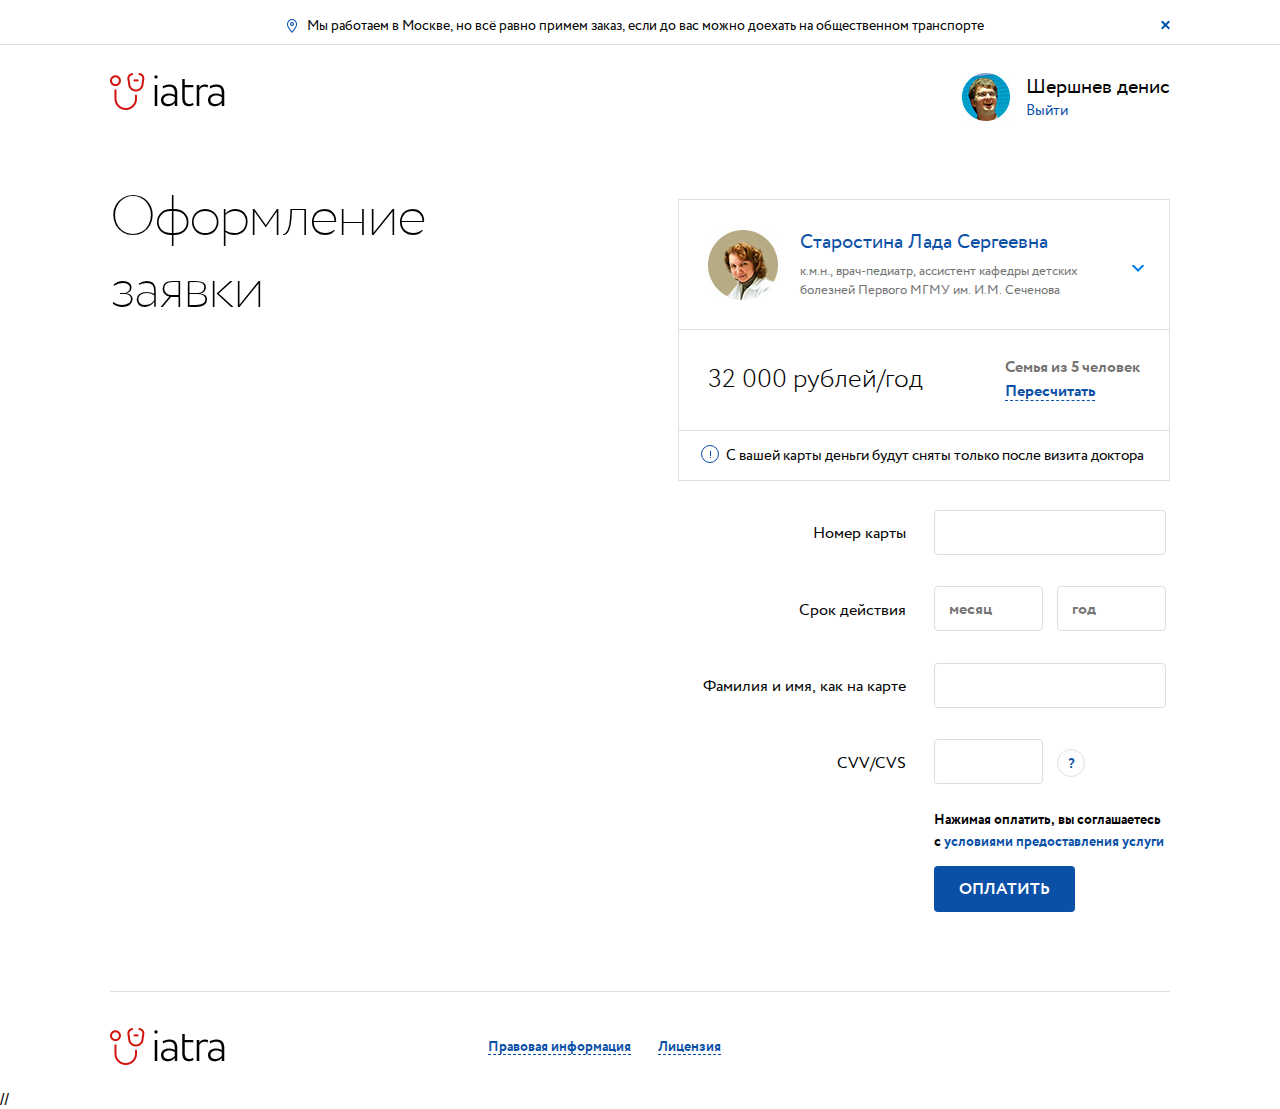
==== calk.html @ 05ae7b43 "ad" ====
<!DOCTYPE html>
<html>
<head>
	<meta charset="utf-8">
	<meta http-equiv="X-UA-Compatible" content="IE=edge">
	<title></title>
	<link rel="stylesheet" href="css/normalize.css">
	<link rel="stylesheet" href="css/style.css">
</head>
<body>	
	<div class="page-main">
		<!-- begin b-header  -->
		<header class="b-header clearfix">
			<div class="b-header_topline clearfix">
				<div class="wrapper">
					<p class="b-header_topline-text"><span class="l-txt">Мы работаем в Москве, но всё равно примем заказ, если до вас можно доехать на общественном транспорте<span class="b-header_topline-close"></span></span></p>
				</div>
			</div>
			<div class="wrapper">				
				<div class="b-header_nav clearfix">
					<a href="#0" class="l-header_logo"></a>
					
					<div class="b-autorize_logined fr">
						<div class="b-autorize_logined-pic fl">
							<img src="pic/pic_04.jpg" height="48" width="48" alt="">
						</div>
						<div class="b-autorize_logined-cont">
							<p class="name">Шершнев денис</p>
							<span class="logout">Выйти</span>
						</div>
					</div>
				</div>
			</div>
		</header>
		<!-- end b-header -->

		<main id="main" role="main">
			<div class="b-mainpromo">
				<div class="wrapper">
					<div class="b-mainpromo_descr_row no-brd clearfix">
						<div class="b-mainpromo_descr_fl">
							<h3 class="b-mainpromo_descr_fl-title">Оформление заявки</h3>
						</div>
						<div class="b-mainpromo_descr_fr">
							<div class="b-make_app">
								<div class="b-make_app-dropdown js-make_app-dropdown">
									<ul class="b-mainpromo_descr-list">
										<li class="b-mainpromo_descr-item current">
											<div class="b-person_item-pic">
												<img src="pic/pic_01.jpg" height="70" width="70" alt="">
											</div>
											<div class="b-person_item-pic-wrap">
												<h5>Старостина Лада Сергеевна</h5>
												<p>к.м.н., врач-педиатр, ассистент кафедры детских болезней Первого МГМУ  им. И.М. Сеченова</p>
											</div>
										</li>
										<li class="b-mainpromo_descr-item">
											<div class="b-person_item-pic">
												<img src="pic/pic_02.jpg" height="70" width="70" alt="">
											</div>
											<div class="b-person_item-pic-wrap">
												<h5>Батырева Оксана Владимировна</h5>
												<p>к.м.н., врач-педиатр, ассистент кафедры детских болезней Первого МГМУ  им. И.М. Сеченова</p>
											</div>
										</li>
										<li class="b-mainpromo_descr-item">
											<div class="b-person_item-pic">
												<img src="pic/pic_03.jpg" height="70" width="70" alt="">
											</div>
											<div class="b-person_item-pic-wrap">
												<h5>Старостина Лада Сергеевна</h5>
												<p>к.м.н., врач-педиатр, ассистент кафедры детских болезней Первого МГМУ  им. И.М. Сеченова</p>
											</div>
										</li>									
									</ul>
								</div>
								<div class="b-make_app-price clearfix">
									<div class="b-make_app-price_l fl">
										<span class="price"><span class="num">32 000 рублей/год</span></span>
									</div>
									<div class="b-make_app-price_r fr">
										<div class="b-make_app-price_r-wrap">
											<p class="text">Семья из 5 человек</p>
											<span href="#0" class="price_btn">Пересчитать</span>
										</div>
									</div>
								</div>
							
								<div class="b-make_app-attention">
									<p class="l-text">С вашей карты деньги будут сняты только после визита доктора</p>
								</div>
							</div>
							
							<form action="#0" class="b-price_app-form js-price_app">
								<div class="l-fieldrow">
									<div class="l-fieldcell">
										<label for="f_01">Номер карты</label>
									</div>
									<div class="l-fieldcell">										
										<input class="inp_s1 js-card_num" value="" name="" type="text" id="f_01">
									</div>
								</div>
								<div class="l-fieldrow">
									<div class="l-fieldcell">
										<label for="f_02_a">Срок действия</label>
									</div>
									<div class="l-fieldcell">										
										<input class="inp_s2 js-card_month" value="" name="" type="text" id="f_02_a" placeholder="месяц">
										<input class="inp_s2 js-date" value="" name="" type="text" id="f_02_b" placeholder="год">
									</div>									
								</div>
								<div class="l-fieldrow">
									<div class="l-fieldcell">
										<label for="f_03">Фамилия и имя, как на карте</label>
									</div>
									<div class="l-fieldcell">										
										<input class="inp_s1" value="" name="" type="text" id="f_03">
									</div>
								</div>
								<div class="l-fieldrow">
									<div class="l-fieldcell">
										<label for="f_04">CVV/CVS</label>
									</div>
									<div class="l-fieldcell">									
										<input class="inp_s2 js-card_cvs" value="" name="" type="text" id="f_04">
										<div class="b-quest">
											<span class="l-quest-ico_btn">?</span>
										</div>
									</div>
								</div>

								<div class="l-fieldrow">
									<div class="l-fieldcell"></div>
									<div class="l-fieldcell">
										<p class="l-info_txt">Нажимая оплатить, вы соглашаетесь с <a href="#0">условиями предоставления услуги</a></p>
									</div>
								</div>

								<div class="l-fieldrow">
									<div class="l-fieldcell"></div>
									<div class="l-fieldcell">
										<button class="btn type_2">Оплатить</button>
									</div>
								</div>
							</form>
						</div>
					</div>					
				</div>
			</div>
		</main>

		<footer class="b-footer" id="footer">
			<div class="wrapper">
				<div class="b-footer_wrapper clearfix">
					<a href="#0" class="l-footer_logo"></a>
					
					<div class="b-fotter_autorize">
						<a href="#0" class="l-fotter_autorize_lnk">Правовая информация</a>
						<a href="#0" class="l-fotter_autorize_lnk">Лицензия</a>
					</div>
				</div>
			</div>
		</footer>
	</div>

	<script src="js/jquery.min.js"></script>
	<script src="js/jquery.maskedinput.min.js"></script>
	<script src="js/selectordie.min.js"></script>
	<script src="js/plugins/slick.min.js"></script>
	<script src="js/scripts.js"></script>
	// <script src="js/calculate.js"></script>
</body>
</html>
---- css/style.css ----
@font-face {
    font-family: 'Circe-Regular';
    src: url('../fonts/Circe-webfont.eot');
    src: url('../fonts/Circe-webfont.eot?#iefix') format('embedded-opentype'),
         url('../fonts/Circe-webfont.woff') format('woff'),
         url('../fonts/Circe-webfont.ttf') format('truetype');
    font-weight: normal;
    font-style: normal;

}


@font-face {
    font-family: 'Circe-Bold';
    src: url('../fonts/Circe-Bold-webfont.eot');
    src: url('../fonts/Circe-Bold-webfont.eot?#iefix') format('embedded-opentype'),
         url('../fonts/Circe-Bold-webfont.woff') format('woff'),
         url('../fonts/Circe-Bold-webfont.ttf') format('truetype');
    font-weight: normal;
    font-style: normal;

}


@font-face {
    font-family: 'Circe-ExtraLight';
    src: url('../fonts/Circe-ExtraLight-webfont.eot');
    src: url('../fonts/Circe-ExtraLight-webfont.eot?#iefix') format('embedded-opentype'),
         url('../fonts/Circe-ExtraLight-webfont.woff') format('woff'),
         url('../fonts/Circe-ExtraLight-webfont.ttf') format('truetype');
    font-weight: normal;
    font-style: normal;

}


@font-face {
    font-family: 'Circe-Light';
    src: url('../fonts/Circe-Light-webfont.eot');
    src: url('../fonts/Circe-Light-webfont.eot?#iefix') format('embedded-opentype'),
         url('../fonts/Circe-Light-webfont.woff') format('woff'),
         url('../fonts/Circe-Light-webfont.ttf') format('truetype');
    font-weight: normal;
    font-style: normal;

}


/* Elements */
* {margin:0; padding:0;}

html{
	height: 100%;
}
body {
	overflow-y:scroll;
	min-height: 100%;
	position: relative;
}
a{
	text-decoration: none;
	color: #0a50a7;
}
.page-main{
	padding-bottom: 118px;
}

/* Clearfix */
.clearfix, .wrapper, .wrapper-contacts {
	*zoom: 1;
}
.clearfix:before, .clearfix:after, .wrapper:before, .wrapper:after, .wrapper-contacts:before, .wrapper-contacts:after {
	content: ''; display: table;
}
.clearfix:after, .wrapper:after, .wrapper-contacts:after {
	clear: both;
}

.fl{
	float: left;
}
.fr{
	float: right;
}

.wrapper {
	width: 1060px;
	margin: auto;
	position: relative;
}

.wrapper form {
	font-family: 'Circe-Light';
	text-align: center;
	font-size: 23pt;
	line-height: 2;
	margin-top: 73px;
}

.wrapper form input{
	font-size: 12pt;
	font-family: 'Circe-Bold';
	border: 1px solid #dedede;
	border-radius: 4px;
	padding: 12px 14px 10px 14px;
	position: relative;
	top: -1px;
	margin: 0 10px;
}

.wrapper form input[type=text]:hover {
	border: 1px solid #c7c7c7;
}

.wrapper form input[type=text].error {
	border: 1px solid #c3160f;
	transition: 0.2s;
}

.wrapper form input[type=text].date {
	width: 60px;
}

.wrapper form input[type=submit] {
	font-family: 'Circe-Bold';
	font-size: 10.5pt;
	text-transform: uppercase;
	background: #0a50a7;
	border: 0;
	color: #fff;
	border-radius: 4px;
	padding: 14px 33px 12px 33px;
	margin-top: 60px;
	transition: 0.2s;
}

.wrapper form input[type=submit]:hover {
	background: #1e64ba;
}

.wrapper form input:focus,
.tariffs .content table button:focus {
	outline: none;
}

.wrapper form input[type=submit]:active {
	transition: 0;
	background: #11417e;
}

.wrapper form .spouse,
.wrapper form .children,
.wrapper form .two_children,
.wrapper form .three_children {
	display: none;
}

.tariffs {
	margin: 37px 0;
	display: none;
}

.tariffs .content {
	width: 1000px;
	margin: auto;
	position: relative;
	text-align: center;
}

.tariffs .content h2 {
	font-family: 'Circe-Light';
	font-weight: normal;
	font-size: 26pt;
	margin: 0;
	margin-top: 40px;
}

.tariffs hr.big {	
	border: 0;
	border-top: 1px solid #cdcdcd;
}

.tariffs .content p {
	font-family: 'Circe-Regular';
	font-weight: normal;
	font-size: 12pt;
	color: #7c7c7c;
	margin: 0;
	margin-top: 20px;
	margin-bottom: 40px;
}

.tariffs .content a {
	color: #2176e0;
}

.tariffs .content table {
	width: 738px;
	margin: auto;
	font-size: 12pt;
}

.tariffs .content table tr td:first-child{
	text-align: left;
	width: 310px;
	padding-left: 20px;
}

.tariffs .content thead {
	font-family: 'Circe-Light';
}

.tariffs .content thead td {
	border-bottom: 3px solid #cdcdcd;
	padding-bottom: 10px;
	vertical-align: bottom;
}

.tariffs .content tbody td {
	font-family: 'Circe-Regular';
}

.tariffs .content tbody td {
	border-bottom: 1px solid #cdcdcd;
	padding: 8px 0 6px 0;
}

.tariffs .content tbody .number {
	font-family: 'Circe-ExtraLight';
	font-size: 34pt;
	-webkit-user-select: none;
	-moz-user-select: none;
	-ms-user-select: none;
	-o-user-select: none;
	user-select: none;  
}

.tariffs .content tbody td small {
	color: #7c7c7c;
}

.tariffs .content tbody td small.price {
	color: #000;
	font-size: 13pt;
	top: -10px;
	position: relative;
}

.tariffs .content .change_visits {
	width: 718px;
	font-size: 12pt;
	color: #7c7c7c;
	text-align: left;
	margin: 20px auto;
	padding-left: 20px;
	font-family: 'Circe-Regular';
}

.tariffs .content table button {
	border: 1px solid #0a50a7;
	font-family: 'Circe-Bold';
	font-size: 10.5pt;
	text-transform: uppercase;
	background: #fff;
	color: #000;
	border-radius: 4px;
	padding: 10px 18px 8px 18px;
	transition: 0.2s;
}

.tariffs .content table button:hover{
	background: #0a50a7;
	color: #fff;
}

.tariffs .content table button:active{
	background: #073773;
}

.tariffs .content table button.border {
	padding: 10px 33px 8px 33px;
}

.tariffs .content table .arrows {
	display: inline-block;
	width: 10px;
}

.tariffs .content table .arrows .top,
.tariffs .content table .arrows .bot {
	margin-left: 5px;
	width: 20px;
	height: 16px;
	cursor: pointer;
	background: url(../img/arrow_top_blue.jpg);
	background-repeat: no-repeat;
	background-position: center;
	display: none;
}

.tariffs .content table .arrows .bot {
	background: url(../img/arrow_bot_grey.jpg);
	background-repeat: no-repeat;
	background-position: center;
}


/* Slider */
.slick-slider
{
    position: relative;

    display: block;

    -moz-box-sizing: border-box;
         box-sizing: border-box;

    -webkit-user-select: none;
       -moz-user-select: none;
        -ms-user-select: none;
            user-select: none;

    -webkit-touch-callout: none;
    -khtml-user-select: none;
    -ms-touch-action: pan-y;
        touch-action: pan-y;
    -webkit-tap-highlight-color: transparent;
}

.slick-list
{
    position: relative;

    display: block;
    overflow: hidden;

    margin: 0;
    padding: 0;
}
.slick-list:focus
{
    outline: none;
}
.slick-list.dragging
{
    cursor: pointer;
    cursor: hand;
}

.slick-slider .slick-track,
.slick-slider .slick-list
{
    -webkit-transform: translate3d(0, 0, 0);
       -moz-transform: translate3d(0, 0, 0);
        -ms-transform: translate3d(0, 0, 0);
         -o-transform: translate3d(0, 0, 0);
            transform: translate3d(0, 0, 0);
}

.slick-track
{
    position: relative;
    top: 0;
    left: 0;

    display: block;
}
.slick-track:before,
.slick-track:after
{
    display: table;

    content: '';
}
.slick-track:after
{
    clear: both;
}
.slick-loading .slick-track
{
    visibility: hidden;
}

.slick-slide
{
    display: none;
    float: left;

    height: 100%;
    min-height: 1px;
}
[dir='rtl'] .slick-slide
{
    float: right;
}
.slick-slide img
{
    display: block;
}
.slick-slide.slick-loading img
{
    display: none;
}
.slick-slide.dragging img
{
    pointer-events: none;
}
.slick-initialized .slick-slide
{
    display: block;
}
.slick-loading .slick-slide
{
    visibility: hidden;
}
.slick-vertical .slick-slide
{
    display: block;

    height: auto;

    border: 1px solid transparent;
}


.b-header_topline{
	margin-bottom: 28px;
	border-bottom: 1px solid #dfdfdf;
	padding-bottom: 8px;
}
.b-header_topline-text{
	font: 14px 'Circe-Regular', sans-serif;
	text-align: center;
}
.b-header_topline-text:before{
	content: "";
	padding-left: 10px;
	background: url('../img/ico_07.png') no-repeat 0 3px;
	width: 10px;
	height: 14px;
}
.b-header_topline-text .l-txt{
	margin-left: 10px;
}
.b-header_topline-close{
	background: url('../img/ico_08.png') no-repeat 0 0px;
	width: 9px;
	height: 10px;
	float: right;
	margin-top: 4px;
	cursor: pointer;
}
.b-header{
	padding-top: 16px;
}
.l-header_logo {
	width: 115px;
	height: 37px;
	background: url(../img/logo.png); 
	background-repeat: no-repeat;
	float: left;
}
.b-autorize{
	float: right;
	font-size: 14px;
}
.b-autorize_logined-cont{
	margin-left: 64px;
	padding-top: 3px;
}
.b-autorize_logined-cont .name{
	font: 20px/22px 'Circe-Regular', sans-serif;
	margin-bottom: 2px;
}
.b-autorize_logined-cont .logout{
	font: 15px/22px 'Circe-Regular', sans-serif;
	color: #0a50a7;
	display: block;
	cursor: pointer;
}
.btn{
	padding: 15px 25px;
	border-radius: 4px;
	display: inline-block;
	font-family: 'Circe-Bold';
	cursor: pointer;
	text-decoration: none;
	text-transform: uppercase;
	line-height: 1;
}
.btn.type_1{
	border: 1px solid #155cb3;
	color: #000;
	-webkit-transition: border .25s;
	transition: border .25s;
}
.btn.type_1:hover{
	border-color: #1e64ba;
}
.btn.type_2{
	background-color: #0a50a7;
	color: #fff;
	border: none;
	-webkit-transition: background-color .25s;
	transition: background-color .25s;
}
.btn.type_2:hover{
	background-color: #1e64ba;
}
.l-autorize_lnk,
.l-autorize_btn{
	text-transform: uppercase;
	text-decoration: none;
}
.l-autorize_lnk{
	border-bottom: 1px dashed #0a50a7;
	color: #0a50a7;
	font-family: 'Circe-Bold';
}
.l-autorize_lnk:hover{
	border-bottom: 1px dashed transparent;
	transition: border .25s;
}
.l-autorize_btn{
	margin-left: 30px;
}


/* b-mainpromo */
.b-mainpromo_title{
	text-align: center;
	font: normal 84px/94px 'Circe-ExtraLight', sans-serif;
	margin-bottom: 106px;
	margin-top: 80px;
}
.b-mainpromo_select{
	margin-bottom: 72px;
}
.b-mainpromo_col{
	width: 25%;
	float: left;
	text-align: center;
	cursor: pointer;
	padding: 0 20px;
  	box-sizing: border-box;
}
.l-mainpromo_cols_ico{
	width: 75px;
	height: 75px;
	border-radius: 38px;
	border: 1px solid #0a50a7;
	display: inline-block;
	background: url('../img/sprites_01.png') no-repeat;
	margin-bottom: 8px;
}
.l-mainpromo_cols_ico.type_1{background-position: 22px 16px;}
.l-mainpromo_cols_ico.type_2{background-position: -43px 15px;}
.l-mainpromo_cols_ico.type_3{background-position: -103px 22px;}
.l-mainpromo_cols_ico.type_4{background-position: -174px 18px;}

.l-mainpromo_cols_text{
	text-transform: uppercase;
	font: 15px/24px 'Circe-Bold', sans-serif;
}

/* .b-mainpromo_descr */
.b-mainpromo_descr_row{
	padding: 52px 0px 52px;
	border-top: 1px solid #dfdfdf;
}
.b-mainpromo_descr_row.no-brd{
	border-top: none;
}
.b-mainpromo_descr_fl{
	width: 340px;
	float: left;
}
.b-mainpromo_descr_fl-title{
	font: normal 57px/72px 'Circe-ExtraLight', sans-serif;
	letter-spacing: -2px;
	margin-top: 4px;
}
.b-mainpromo_descr_fr{
	width: 720px;
	float: left;
	padding-left: 38px;
	padding-top: 22px;
	box-sizing: border-box;
}
.b-mainpromo_descr_fr-text{
	line-height: 28px;
	font-size: 15px;
	font-family: Arial, sans-serif;
	margin-bottom: 28px;
	color: #494949;
}
.b-mainpromo_descr_cols-order-list{
	list-style: none; 
	counter-reset: point;
	margin-bottom: 6px;
}
.b-mainpromo_descr_cols-order-item{
 	margin-bottom: 26px;
    position: relative;
    width: 33%;
	float: left;
}
.b-mainpromo_descr_cols-order-item:before{
	content: counter(point) '.'; 
    counter-increment: point 1; /* увеличваем счетчик на 1 */
    font-size: 11px; 
    position: absolute;
    left: 0;
    top: 0;
    color: #0a50a7;
    font: normal 14px/22px 'Circe-Bold', sans-serif;
}
.b-mainpromo_descr_cols-order-item h5{
	text-transform: uppercase;
	font: normal 14px/22px 'Circe-Bold', sans-serif;
	margin-bottom: 8px;
	padding-left: 14px;
}
.b-mainpromo_descr_cols-order-item p{
	font-size: 13px;
	font-family: Arial, sans-serif;
	color: #9f9f9f;
	line-height: 20px;
	padding-right: 20px;
}

.b-mainpromo_descr-list{
	margin: 34px 0 44px;
}
.b-mainpromo_descr-item{
	margin-bottom: 40px;
	clear: both;
	list-style: none;
	min-height: 70px;
}
.b-person_item-pic{
	float: left;	
}
.b-person_item-pic img{
	vertical-align: bottom;
}
.b-person_item-pic-wrap{
	margin-left: 92px;
	width: 420px;
}
.b-person_item-pic-wrap h5{
	color: #0a50a7;
	font: 20px/24px 'Circe-Regular', sans-serif;
	margin-bottom: 8px;
}
.b-person_item-pic-wrap p{
	font: 13px/19px 'Circe-Regular', sans-serif;
	color: #737373;
}


.b-mainpromo_slide{
	margin-bottom: 30px;
}
.b-slide-person{
	width: 224px;
	display: block;
	margin-left: 30px;
	margin-bottom: 12px;
	min-height: 50px;
}
.b-slide-person_pic{
	float: left;
}
.b-slide-person_cont{
	margin-left: 70px;
}
.b-slide-person_name{
	font: 20px/30px 'Circe-Bold', sans-serif;
}
.b-slide-person_num{
	font: 15px/22px 'Circe-Regular', sans-serif;
}
.b-slide-person_text{
	font: 14px/24px Arial, sans-serif;
	color: #737373;
}
.b-mainpromo_slider .slick-prev,
.b-mainpromo_slider .slick-next{
	position: absolute;
	top: 11px;
	font-size: 0;
	border: none;
	width: 20px;
	height: 27px;
	outline: none;
}
.b-mainpromo_slider .slick-prev{
	background: transparent url('../img/ico_05.png') no-repeat;
	left: 0;
}
.b-mainpromo_slider .slick-next{
	background: transparent url('../img/ico_06.png') no-repeat;
	left: 266px;
}

.b-account_autorize-btn{
	float: left;
}
.b-account_autorize-text{
	margin-left: 220px;
	font: 14px/20px 'Circe-Bold', sans-serif;
}



.b-mainpromo_steps-list{
	list-style: none; 
	counter-reset: point;
	margin-bottom: 6px;
	margin-top: 16px;
}
.b-mainpromo_steps-item{
 	margin-bottom: 20px;
    position: relative;
  	clear: both;
  	min-height: 48px;
}
.b-mainpromo_steps-item:before{
	content: counter(point);
	counter-increment: point 1;
	float: left;
	color: #000;
	width: 46px;
	height: 46px;
	border: 1px solid #0a50a7;
	border-radius: 24px;
	text-align: center;
	font: normal 29px/48px 'Circe-Regular', sans-serif;
}
.b-mainpromo_steps-text{
	padding-left: 63px;
	display: block;
	font: 20px/48px 'Circe-Bold', sans-serif;
}
.b-mainpromo_steps-text a{
	color: #0a50a7;
	text-decoration: none;
}


.l-footer_logo{
	height: 37px;
	background: url(../img/logo.png);
	background-repeat: no-repeat;
	width: 340px;
  	float: left;
  	margin-top: 14px;
}
.b-footer{
	position: absolute;
	bottom: 0px;
	width: 100%;
}
.b-footer_wrapper{
	border-top: 1px solid #dfdfdf;
	padding: 22px 0 44px;
}
.b-fotter_autorize{
	width: 720px;
	float: left;
	padding-left: 38px;
	padding-top: 22px;
	font: 14px/22px 'Circe-Bold', sans-serif;
	moz-box-sizing: border-box;
	box-sizing: border-box;
}
.l-fotter_autorize_lnk:first-child{
	margin-left: 0;
}
.l-fotter_autorize_lnk{
	color: #0a50a7;
	text-decoration: none;
	border-bottom: 1px dashed #0a50a7;
	margin-left: 24px;
	-webkit-transition: border-color .25s;
	transition: border-color .25s;
}
.l-fotter_autorize_lnk:hover{
	border-bottom: 1px dashed transparent;
}

.block-vertical_algn{
	position: absolute;
	top: -100px;
	bottom: 0;
	left: 0;
	right: 0;
}
.wrapper-vertical_algn{
	display: table;
	width: 100%;
	height: 100%;
	min-width: 1060px;
}
.container-vertical_algn{
	display: table-cell;
	vertical-align: middle;
	text-align: center;
}
.inner-vertical_algn{
	display: inline-block;
}

.b-congratulation{
	width: 410px;
	text-align: left;
}
.b-congratulation_title{
	font: 38px/62px 'Circe-Light', sans-serif;
	position: relative;
	padding-left: 70px;
	letter-spacing: -1px;
	margin-bottom: 26px;
}
.b-congratulation_title:before{
	content: "";
	background: url('../img/ico_01.png') 14px 17px no-repeat;
	width: 48px;
	height: 48px;
	border: 1px solid #0a50a7;
	border-radius: 25px;
	display: inline-block;
	position: absolute;
	top: 4px;
	left: 0;
}
.b-congratulation_text{
	font: 18px/26px 'Circe-Regular', sans-serif;
	margin-bottom: 24px;
}
.b-congratulation_list{
	margin-bottom: 40px;
}
.b-congratulation_item{
	list-style-type: none;
	font-size: 18px;
	line-height: 26px;
}
.b-congratulation_item .sub_title{
	font-family: 'Circe-Regular', sans-serif;
}
.b-congratulation_item .text{
	font-family: 'Circe-Bold', sans-serif;
}


/* .b-make_app */
.b-make_app{
	border: 1px solid #dfdfdf;
	width: 490px;
	float: right;
	margin-bottom: 22px;
}
.b-make_app-dropdown{
	padding: 29px 0;
	position: relative;
	cursor: pointer;
	box-sizing: border-box;
}
.b-make_app-dropdown:after{
	content: "";
	background: url('../img/sprites_01.png') -262px 0 no-repeat;
	width: 12px;
	height: 8px;
	position: absolute;
	top: 65px;
	right: 25px;
}
.b-make_app-dropdown.active:after{
	background: url('../img/sprites_01.png') -262px -11px no-repeat;
}
.b-make_app-dropdown .b-mainpromo_descr-list{
	margin: 0;
}
.b-make_app-dropdown .b-mainpromo_descr-item{
	display: none;
	margin: 0;
	margin-top: 20px;
	padding: 0 29px;
	padding-top: 20px;
	border-top: 1px solid #dfdfdf;
}
.b-make_app-dropdown .b-mainpromo_descr-item.current{
	display: block;
	padding-top: 0;
	margin-top: 0;
	border-top: 1px solid transparent;
}
.b-make_app-dropdown .b-person_item-pic-wrap{
	width: 300px;
}
.b-make_app-price{
	border-top: 1px solid #dfdfdf;
	padding: 11px 29px 14px;
	box-sizing: border-box;
}
.b-make_app-price_l{
	font: 26px/75px 'Circe-Light', sans-serif;
}
.b-make_app-price_r{
	font: 16px/75px 'Circe-Bold', sans-serif;
}
.b-make_app-price_r-wrap{
	line-height: 24px;
	display: inline-block;
	vertical-align: middle;
}
.b-make_app-price_r .text{
	color: #737373;
}
.b-make_app-price_r .price_btn{
	color: #0a50a7;
	border-bottom: 1px dashed #0a50a7;
	cursor: pointer;
	-webkit-transition: border-color .25s;
	transition: border-color .25s;
}
.b-make_app-price_r .price_btn:hover{
	border-bottom: 1px dashed transparent;
}
.b-make_app-attention{
	border-top: 1px solid #dfdfdf;
	padding: 14px 22px;
	font: 15px 'Circe-Regular', sans-serif;
}
.b-make_app-attention .l-text{
	position: relative;
	padding-left: 25px;
}
.b-make_app-attention .l-text:before{
	content: "";
	position: absolute;
	top: 0;
	left: 0;
	background: url('../img/sprites_01.png') -291px 5px no-repeat;
	width: 16px;
	height: 16px;
	border: 1px solid #0a50a7;
	border-radius: 18px;
}

.wrapper .b-price_app-form{
	float: right;
	width: 492px;
	text-align: right;
	line-height: 62px;
	font: 16px/62px 'Circe-Regular', sans-serif;
	margin-top: 0;
}
.b-price_app-form .l-fieldcell{
	float: left;
	width: 50%;
	text-align: left;
	min-height: 1px;
	box-sizing: border-box;
}
.b-price_app-form .l-fieldcell:first-child{
	text-align: right;
	padding-right: 18px;
}
.b-price_app-form .l-fieldrow input{
	border: 1px solid #dedede;
	border-radius: 4px;
	padding: 0 14px;
	margin-right: 0;
	margin-bottom: 24px;
	box-sizing: border-box;
}
.b-price_app-form button.btn{
	margin-left: 10px;
}
.b-price_app-form input.inp_s1{
	width: 232px;
	height: 45px;
}
.b-price_app-form input.inp_s2{
	width: 109px;
	height: 45px;
}
.b-price_app-form .b-quest{
	display: inline-block;
	margin-left: 10px;
}
.l-quest-ico_btn{
	display: inline-block;
	cursor: pointer;
	font: 14px/28px 'Circe-Bold', sans-serif;
	text-align: center;
	color: #0a50a7;
	width: 26px;
	height: 26px;
	border: 1px solid #dfdfdf;
	border-radius: 14px;
}
.b-price_app-form .l-info_txt{
	margin-left: 10px;
	font: 14px/22px 'Circe-Bold', sans-serif;
	margin-bottom: 6px;
}
.b-price_app-form .l-info_txt a{
	text-decoration: none;
	color: #0a50a7;
}
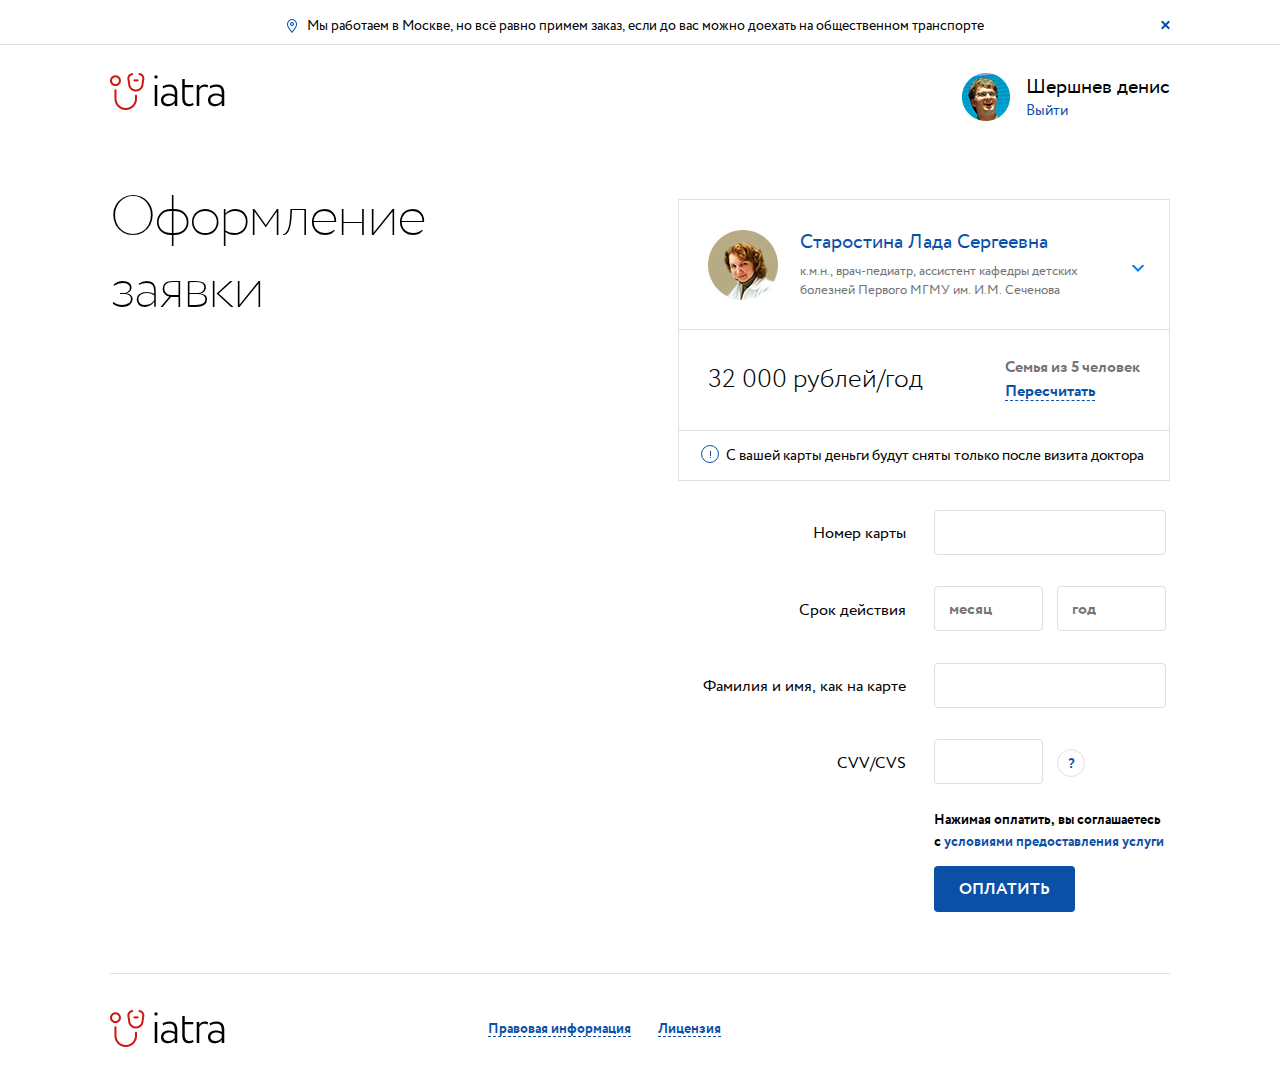
==== commit 3ac67006: "ad" ====
--- a/calk.html
+++ b/calk.html
@@ -6,6 +6,7 @@
 	<title></title>
 	<link rel="stylesheet" href="css/normalize.css">
 	<link rel="stylesheet" href="css/style.css">
+
 </head>
 <body>	
 	<div class="page-main">
@@ -168,6 +169,6 @@
 	<script src="js/selectordie.min.js"></script>
 	<script src="js/plugins/slick.min.js"></script>
 	<script src="js/scripts.js"></script>
-	// <script src="js/calculate.js"></script>
+	<script src="js/calculate.js"></script>
 </body>
 </html>--- a/css/style.css
+++ b/css/style.css
@@ -63,6 +63,17 @@
 }
 .page-main{
 	padding-bottom: 118px;
+}
+.page-main.popup_open{
+	position: fixed;
+	/* background-color: rgba(0,0,0,0.5); */
+	top: 0;
+	left: 0;
+	right: 0;
+	bottom: 0;
+}
+.page-main.popup_open .b-footer{
+	position: static;
 }
 
 /* Clearfix */
@@ -452,6 +463,8 @@
 }
 .b-header{
 	padding-top: 16px;
+	position: relative;
+	z-index: 0;
 }
 .l-header_logo {
 	width: 115px;
@@ -491,6 +504,7 @@
 .btn.type_1{
 	border: 1px solid #155cb3;
 	color: #000;
+	background-color: transparent;
 	-webkit-transition: border .25s;
 	transition: border .25s;
 }
@@ -540,7 +554,6 @@
 	width: 25%;
 	float: left;
 	text-align: center;
-	cursor: pointer;
 	padding: 0 20px;
   	box-sizing: border-box;
 }
@@ -950,7 +963,7 @@
 	border-radius: 18px;
 }
 
-.wrapper .b-price_app-form{
+form.b-price_app-form{
 	float: right;
 	width: 492px;
 	text-align: right;
@@ -1011,4 +1024,101 @@
 .b-price_app-form .l-info_txt a{
 	text-decoration: none;
 	color: #0a50a7;
-}+}
+
+
+.b-login_popup{
+	width:100%;
+	height: 100%;
+	position: fixed;
+	overflow-y: auto;
+	top: 0;
+    z-index: 100;
+	background-color: rgba(0,0,0,0.6);
+	-ms-animation: popup-bg .3s;
+	-moz-animation: popup-bg .3s;
+	-webkit-animation: popup-bg .3s;
+}
+@-ms-keyframes popup-bg{0%{opacity: 0}100%{opacity: 1}}
+@-moz-keyframes popup-bg{0%{opacity: 0}100%{opacity: 1}}
+@-webkit-keyframes popup-bg{0%{opacity: 0}100%{opacity: 1}}
+.b-login_popup-cont{
+	width: 508px;
+	background-color: #fff;
+	position: absolute;
+	right: 0;
+	height: auto;
+	box-sizing: border-box;
+	-webkit-transition: height 2s;
+	transition: height 2s;
+	-ms-animation: popup-show .4s;
+	-moz-animation: popup-show .4s;
+	-webkit-animation: popup-show .4s;
+}
+@-ms-keyframes popup-show{0%{right:-508px}100%{right:0}}
+@-moz-keyframes popup-show{0%{right:-508px}100%{right:0}}
+@-webkit-keyframes popup-show{0%{right:-508px}100%{right:0}}
+.l-popup_close{
+	background: url('../img/sprites_01.png') -282px -30px no-repeat;
+	width: 18px;
+	height: 18px;
+	cursor: pointer;
+	margin-top: 6px;
+}
+
+.l-swiper_text{
+	cursor: pointer;
+	font: 27px/ 30px 'Circe-Light', sans-serif;
+	border-bottom: 1px dashed #0a50a7;
+	color: #0a50a7;
+	-webkit-transition: color .25s, border-color .25s;
+	transition: color .25s, border-color .25s;
+}
+.l-swiper_text:hover{
+	border-bottom: 1px dashed transparent;
+}
+.l-swiper_text.current{
+	font: 27px/ 30px 'Circe-Light', sans-serif;
+	color: #000;
+	border-bottom: 1px dashed transparent;
+}
+.b-swiper{
+	line-height: 30px;
+	width: 46px;
+	vertical-align: text-bottom;
+	height: 21px;
+	display: inline-block;
+	margin: 0 12px;
+	border-radius: 10px;
+	background-color: #0a50a7;
+	position: relative;
+}
+.l-swiper_circle{
+	left: 4px;
+	top: 4px;
+	position: absolute;
+	width: 13px;
+	height: 13px;
+	border-radius: 7px;
+	background-color: #fff;
+	display: inline-block;
+	cursor: pointer;
+	-webkit-transition: left .25s;
+	transition: left .25s;
+}
+.b-login_popup-row{
+	padding: 50px;
+	border-top: 1px solid #dfdfdf;
+}
+.b-login_popup-row:first-child{
+	border-top: 1px solid transparent;	
+}
+.b-login_popup-cls{
+	font: 18px 'Circle-Regulat', sans-serif;
+}
+.b-login_popup form{
+	display: none;
+}
+.b-login_popup form.active{
+	display: block;
+}
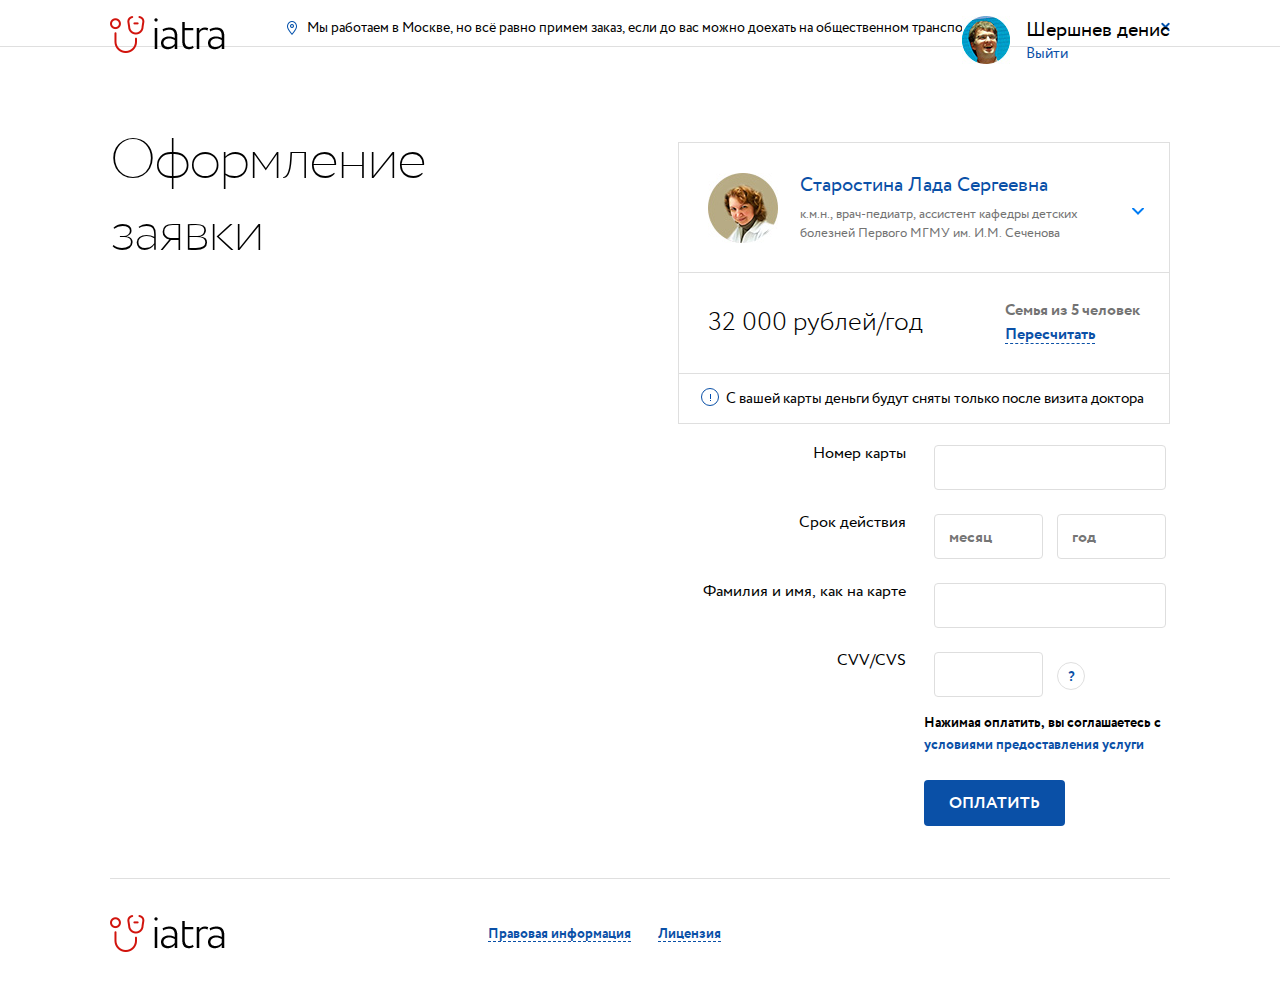
==== commit c7f10878: "ad" ====
--- a/calk.html
+++ b/calk.html
@@ -3,23 +3,24 @@
 <head>
 	<meta charset="utf-8">
 	<meta http-equiv="X-UA-Compatible" content="IE=edge">
-	<title></title>
+	<title>Оформление заявки :: IATRA</title>
+	<meta name="viewport" content="width=device-width">
 	<link rel="stylesheet" href="css/normalize.css">
 	<link rel="stylesheet" href="css/style.css">
-
+	<script src="js/jquery.min.js"></script>
 </head>
 <body>	
 	<div class="page-main">
 		<!-- begin b-header  -->
 		<header class="b-header clearfix">
-			<div class="b-header_topline clearfix">
+			<div class="b-header_topline js-header_topline clearfix">
 				<div class="wrapper">
 					<p class="b-header_topline-text"><span class="l-txt">Мы работаем в Москве, но всё равно примем заказ, если до вас можно доехать на общественном транспорте<span class="b-header_topline-close"></span></span></p>
 				</div>
 			</div>
 			<div class="wrapper">				
 				<div class="b-header_nav clearfix">
-					<a href="#0" class="l-header_logo"></a>
+					<a href="links.html" class="l-header_logo"></a>
 					
 					<div class="b-autorize_logined fr">
 						<div class="b-autorize_logined-pic fl">
@@ -44,14 +45,14 @@
 						</div>
 						<div class="b-mainpromo_descr_fr">
 							<div class="b-make_app">
-								<div class="b-make_app-dropdown js-make_app-dropdown">
-									<ul class="b-mainpromo_descr-list">
+								<div class="b-make_app-dropdown">
+									<ul class="b-mainpromo_descr-list js-make_app-dropdown">
 										<li class="b-mainpromo_descr-item current">
 											<div class="b-person_item-pic">
 												<img src="pic/pic_01.jpg" height="70" width="70" alt="">
 											</div>
 											<div class="b-person_item-pic-wrap">
-												<h5>Старостина Лада Сергеевна</h5>
+												<a href="#0"><h5>Старостина Лада Сергеевна</h5></a>
 												<p>к.м.н., врач-педиатр, ассистент кафедры детских болезней Первого МГМУ  им. И.М. Сеченова</p>
 											</div>
 										</li>
@@ -60,7 +61,7 @@
 												<img src="pic/pic_02.jpg" height="70" width="70" alt="">
 											</div>
 											<div class="b-person_item-pic-wrap">
-												<h5>Батырева Оксана Владимировна</h5>
+												<a href="#0"><h5>Батырева Оксана Владимировна</h5></a>
 												<p>к.м.н., врач-педиатр, ассистент кафедры детских болезней Первого МГМУ  им. И.М. Сеченова</p>
 											</div>
 										</li>
@@ -69,7 +70,7 @@
 												<img src="pic/pic_03.jpg" height="70" width="70" alt="">
 											</div>
 											<div class="b-person_item-pic-wrap">
-												<h5>Старостина Лада Сергеевна</h5>
+												<a href="#0"><h5>Старостина Лада Сергеевна</h5></a>
 												<p>к.м.н., врач-педиатр, ассистент кафедры детских болезней Первого МГМУ  им. И.М. Сеченова</p>
 											</div>
 										</li>									
@@ -123,7 +124,7 @@
 										<label for="f_04">CVV/CVS</label>
 									</div>
 									<div class="l-fieldcell">									
-										<input class="inp_s2 js-card_cvs" value="" name="" type="text" id="f_04">
+										<input class="inp_s2 js-card_cvs mb0" value="" name="" type="text" id="f_04">
 										<div class="b-quest">
 											<span class="l-quest-ico_btn">?</span>
 										</div>
@@ -164,7 +165,6 @@
 		</footer>
 	</div>
 
-	<script src="js/jquery.min.js"></script>
 	<script src="js/jquery.maskedinput.min.js"></script>
 	<script src="js/selectordie.min.js"></script>
 	<script src="js/plugins/slick.min.js"></script>
--- a/css/style.css
+++ b/css/style.css
@@ -53,24 +53,20 @@
 	height: 100%;
 }
 body {
-	overflow-y:scroll;
+	overflow-y: scroll;
 	min-height: 100%;
 	position: relative;
+	padding: 0;
+	margin: 0;
+	width: 100%;
 }
 a{
 	text-decoration: none;
 	color: #0a50a7;
 }
+
 .page-main{
 	padding-bottom: 118px;
-}
-.page-main.popup_open{
-	position: fixed;
-	/* background-color: rgba(0,0,0,0.5); */
-	top: 0;
-	left: 0;
-	right: 0;
-	bottom: 0;
 }
 .page-main.popup_open .b-footer{
 	position: static;
@@ -95,9 +91,28 @@
 }
 
 .wrapper {
-	width: 1060px;
+	width: 1100px;
 	margin: auto;
 	position: relative;
+	padding: 0 20px;
+	-moz-box-sizing: border-box;
+	box-sizing: border-box;
+}
+
+.full-screen{
+	display: table;
+	table-layout: fixed;
+	width: 100%;
+}
+.full-screen_wrap{
+	display: table-cell;
+	vertical-align: middle;
+	width: 100%;
+	height: 100%;
+}
+.full-screen_mt{
+	position: relative;
+	margin-top: -120px;
 }
 
 .wrapper form {
@@ -434,10 +449,30 @@
 }
 
 
+.b-header{
+	position: relative;
+	z-index: 1;
+	-webkit-transition: padding .5s;
+	transition: padding .5s;
+}
+.b-header.topline-open{
+	padding-top: 58px;
+}
+.b-header.topline-hide{
+	padding-top: 0;
+}
 .b-header_topline{
-	margin-bottom: 28px;
+	margin-bottom: 10px;
 	border-bottom: 1px solid #dfdfdf;
-	padding-bottom: 8px;
+	padding: 18px 0px 8px;
+	position: absolute;
+	width: 100%;
+	top: 0;
+	-webkit-transition: top .5s;
+	transition: top .5s;
+}
+.topline-hide .b-header_topline{
+	top: -58px;
 }
 .b-header_topline-text{
 	font: 14px 'Circe-Regular', sans-serif;
@@ -461,10 +496,9 @@
 	margin-top: 4px;
 	cursor: pointer;
 }
-.b-header{
+
+.b-header .b-header_nav{
 	padding-top: 16px;
-	position: relative;
-	z-index: 0;
 }
 .l-header_logo {
 	width: 115px;
@@ -547,9 +581,6 @@
 	margin-bottom: 106px;
 	margin-top: 80px;
 }
-.b-mainpromo_select{
-	margin-bottom: 72px;
-}
 .b-mainpromo_col{
 	width: 25%;
 	float: left;
@@ -681,9 +712,20 @@
 	margin-left: 30px;
 	margin-bottom: 12px;
 	min-height: 50px;
+
 }
 .b-slide-person_pic{
 	float: left;
+	opacity: 0;
+	-webkit-transform: scale(.5) translateX(-100px);
+	transform: scale(.5) translateX(-100px);
+	-webkit-transition: transform .5s, opacity .5s;
+	transition: transform .5s, opacity .5s;
+}
+.slick-active .b-slide-person_pic{
+	opacity: 1;
+	-webkit-transform: scale(1) translateX(0px);
+	transform: scale(1) translateX(0px);
 }
 .b-slide-person_cont{
 	margin-left: 70px;
@@ -697,6 +739,12 @@
 .b-slide-person_text{
 	font: 14px/24px Arial, sans-serif;
 	color: #737373;
+	opacity: 0;
+	-webkit-transition: opacity .75s;
+	transition: opacity .75s;
+}
+.slick-active .b-slide-person_text{
+	opacity: 1;
 }
 .b-mainpromo_slider .slick-prev,
 .b-mainpromo_slider .slick-next{
@@ -875,8 +923,7 @@
 	float: right;
 	margin-bottom: 22px;
 }
-.b-make_app-dropdown{
-	padding: 29px 0;
+.b-make_app-dropdown{	
 	position: relative;
 	cursor: pointer;
 	box-sizing: border-box;
@@ -895,6 +942,7 @@
 }
 .b-make_app-dropdown .b-mainpromo_descr-list{
 	margin: 0;
+	padding: 29px 0;
 }
 .b-make_app-dropdown .b-mainpromo_descr-item{
 	display: none;
@@ -976,6 +1024,7 @@
 	width: 50%;
 	text-align: left;
 	min-height: 1px;
+	line-height: 1;
 	box-sizing: border-box;
 }
 .b-price_app-form .l-fieldcell:first-child{
@@ -987,11 +1036,12 @@
 	border-radius: 4px;
 	padding: 0 14px;
 	margin-right: 0;
+	line-height: 43px;
 	margin-bottom: 24px;
 	box-sizing: border-box;
 }
-.b-price_app-form button.btn{
-	margin-left: 10px;
+.b-price_app-form .l-fieldrow input.mb0{
+	margin-bottom: 0;
 }
 .b-price_app-form input.inp_s1{
 	width: 232px;
@@ -1000,6 +1050,14 @@
 .b-price_app-form input.inp_s2{
 	width: 109px;
 	height: 45px;
+}
+.b-price_app-form label{
+	display: block;
+}
+.b-price_app-form .l-inp_lnk{
+	font: 16px 'Circe-Regular', sans-serif;
+	margin: 10px 0 30px;
+	display: inline-block;
 }
 .b-price_app-form .b-quest{
 	display: inline-block;
@@ -1017,9 +1075,8 @@
 	border-radius: 14px;
 }
 .b-price_app-form .l-info_txt{
-	margin-left: 10px;
 	font: 14px/22px 'Circe-Bold', sans-serif;
-	margin-bottom: 6px;
+	margin: 14px 0px 24px;
 }
 .b-price_app-form .l-info_txt a{
 	text-decoration: none;
@@ -1042,12 +1099,14 @@
 @-ms-keyframes popup-bg{0%{opacity: 0}100%{opacity: 1}}
 @-moz-keyframes popup-bg{0%{opacity: 0}100%{opacity: 1}}
 @-webkit-keyframes popup-bg{0%{opacity: 0}100%{opacity: 1}}
+.lt-ie9 .b-login_popup{
+	background: url('../img/bg_over.png') repeat;
+}
 .b-login_popup-cont{
 	width: 508px;
 	background-color: #fff;
 	position: absolute;
 	right: 0;
-	height: auto;
 	box-sizing: border-box;
 	-webkit-transition: height 2s;
 	transition: height 2s;
@@ -1065,7 +1124,17 @@
 	cursor: pointer;
 	margin-top: 6px;
 }
-
+.l-popup_title{
+	font: 27px/ 30px 'Circe-Light', sans-serif;
+	color: #000;
+	float: left;
+	width: 390px;
+}
+.b-popup_content p{
+	font: 14px/24px Arial, sans-serif;
+	color: #737373;
+	margin-bottom: 10px;
+}
 .l-swiper_text{
 	cursor: pointer;
 	font: 27px/ 30px 'Circe-Light', sans-serif;
@@ -1107,18 +1176,63 @@
 	transition: left .25s;
 }
 .b-login_popup-row{
-	padding: 50px;
+	padding: 50px 40px;
 	border-top: 1px solid #dfdfdf;
 }
-.b-login_popup-row:first-child{
+.b-login_popup-row:first-child,
+.b-login_popup-row.no-brd{
 	border-top: 1px solid transparent;	
+}
+.b-login_popup-row.no-brd{
+	padding-top: 26px;
 }
 .b-login_popup-cls{
 	font: 18px 'Circle-Regulat', sans-serif;
 }
 .b-login_popup form{
 	display: none;
+	width: 428px;
 }
 .b-login_popup form.active{
 	display: block;
 }
+.b-login_popup .l-fieldcell:first-child{
+	text-align: left;
+}
+.b-login_popup input.inp_s1{
+	width: 207px;
+}
+
+
+.b-login_social {
+	padding: 0px 40px;
+	border-top: 1px solid #dfdfdf;
+}
+.b-login_social-wrap{
+	padding: 40px 0 30px;
+	border-bottom: 1px solid #dfdfdf;
+	margin-bottom: 16px;
+}
+.b-login_social-text{
+	font: 18px 'Circe-Bold', sans-serif;
+	color: #737373;
+	text-align: center;
+}
+.b-login_social .btn{
+	background-image: url('../img/socials.png');
+	background-repeat: no-repeat;
+	padding: 15px 16px;
+	width: 204px;
+	text-align: right;
+	box-sizing: border-box;
+}
+.b-login_social .btn_fb{
+	background-color: #275fa4;
+	background-position: 22px 13px;
+	float: left;
+}
+.b-login_social .btn_vk{
+	background-color: #3b6395;
+	background-position: 8px -28px;
+	float: right;
+}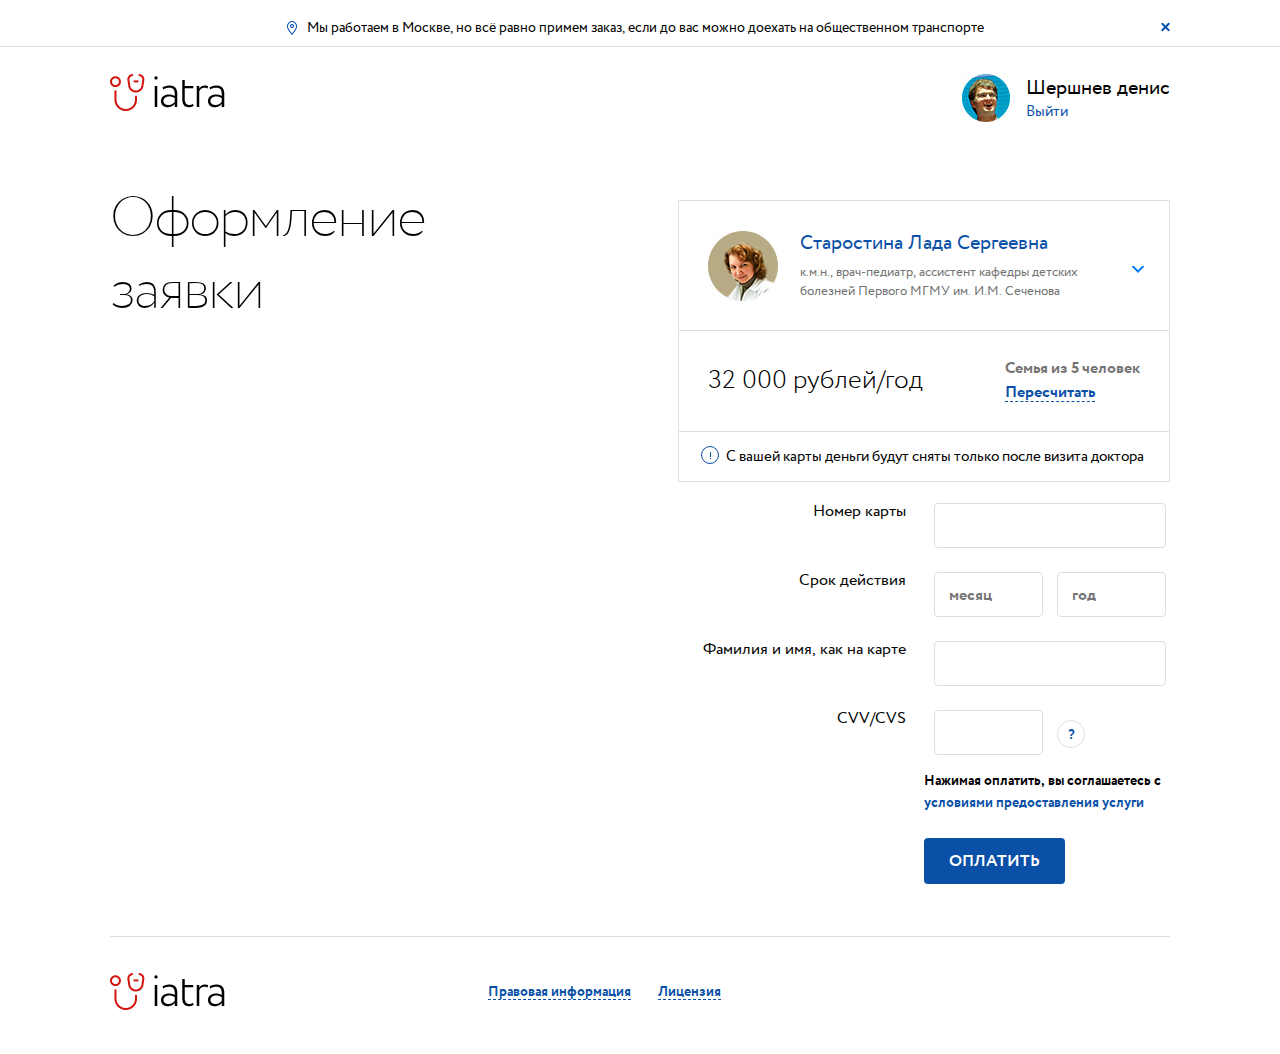
==== commit ac22bb47: "ad" ====
--- a/calk.html
+++ b/calk.html
@@ -12,10 +12,10 @@
 <body>	
 	<div class="page-main">
 		<!-- begin b-header  -->
-		<header class="b-header clearfix">
-			<div class="b-header_topline js-header_topline clearfix">
+		<header class="b-header js-header_topline clearfix topline-open">
+			<div class="b-header_topline clearfix">
 				<div class="wrapper">
-					<p class="b-header_topline-text"><span class="l-txt">Мы работаем в Москве, но всё равно примем заказ, если до вас можно доехать на общественном транспорте<span class="b-header_topline-close"></span></span></p>
+					<p class="b-header_topline-text"><span class="l-txt">Мы работаем в Москве, но всё равно примем заказ, если до вас можно доехать на общественном транспорте<span class="b-header_topline-close js-header_topline-close"></span></span></p>
 				</div>
 			</div>
 			<div class="wrapper">				
